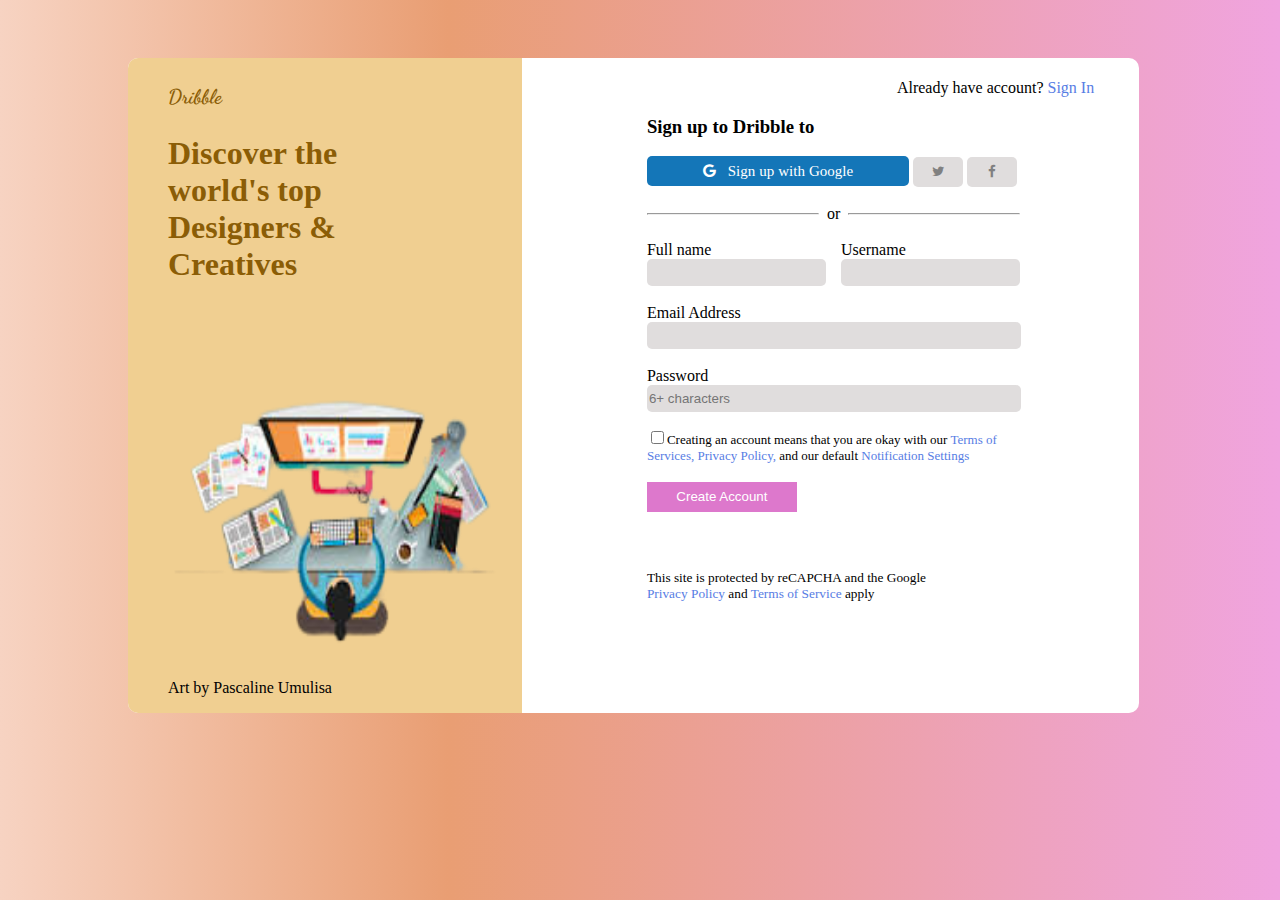
==== index.html @ 1e173992 "first" ====
<!DOCTYPE html>
<html lang="en">
<head>
    <meta charset="UTF-8">
    <meta http-equiv="X-UA-Compatible" content="IE=edge">
    <meta name="viewport" content="width=device-width, initial-scale=1.0">
    <title>Document</title>
    <link rel="stylesheet" href="style.css">
    <link rel="stylesheet" href="https://cdnjs.cloudflare.com/ajax/libs/font-awesome/4.7.0/css/font-awesome.min.css">
    <link rel="preconnect" href="https://fonts.googleapis.com">
<link rel="preconnect" href="https://fonts.gstatic.com" crossorigin>
<link href="https://fonts.googleapis.com/css2?family=Dancing+Script:wght@700&family=Outfit:wght@400;700&display=swap" rel="stylesheet">
</head>
<body>
    
    <form action="reload">
     <section class="description">
         <h4>Dribble</h4>
         <h1>Discover the world's top Designers & Creatives</h1>
         <br> <br><br>
         <img src="image/design.png" >
         <p>Art by Pascaline Umulisa</p>
     </section>

     <section class="form"> 
        <p class="links" id="user-status">
            Already have account? <a href="login.html">Sign In</a> <br>
        </p>
        <div class="account-details">
         <h3>Sign up to Dribble to </h3>
        
     <button class="google-icon"><a href="#" class="fa fa-google"> &nbsp; Sign up with Google</a></button> 
     <button class="icon"><a href="#" class="fa fa-twitter"></a></button>
     <button class="icon"><a href="#" class="fa fa-facebook"></a></button> <br> <br>
         <div class="line">
            <div> <hr> </div>
            <span> &nbsp; or &nbsp; </span>
            <div> <hr> </div>
         </div>
         <div class="name"> 
      <div>  <br>
         <label> Full name  </label> <br>
         <input type="text">
        </div> 
      <div> <br>
         <label> Username</label> <br>
         <input type="text">
         <br>
        </div>
    </div>
        
         <div class="other-details"> <br>
         <label >Email Address</label> <br>
         <input type="email" name="" id="">
        </div>
        <div class="other-details"> <br>
         <label >Password</label> <br>
         <input type="password" name="6+ characters" id="6+ characters" placeholder="6+ characters">
        </div>
        <div id="agreement"> <br>
         <input type="checkbox" name="" id=""><label class="links">Creating an account means that you are okay with our <a href="#">Terms of Services,</a>
           <a href="#">Privacy Policy, </a> and our default <a href="#">Notification Settings</a>
         </label>
        </div>
      <br>
        <button class="create-account"><a href="#"></a>Create Account</button>
    
    <p class="links" id="protection"> This site is protected by reCAPCHA  and the Google <a href="#">Privacy</a> <a href="#">Policy</a> and <a href="#">Terms of Service </a> apply</p>
    </section>

    </form>
</body>
</html>
---- style.css ----
body{
    
    background: linear-gradient(90deg, rgb(247, 211, 194) 0%, rgb(233, 158, 115) 35%, rgb(240, 164, 223) 100%);
    display: grid;

}
form{
    background-color: white;
    max-width: 80%;
    border-radius: 10px;
    margin: 50px 20px 0px 120px;

    
    
}
section{
    float: left;

}
.description{
    background-color: rgb(240, 207, 145);
    max-width: 35%; 
    border-top-left-radius: 10px;
    border-bottom-left-radius: 10px;
    padding-left: 40px;
}
h4{
    font-family: 'Dancing Script', cursive;
    font-size: 20px;
    color: rgb(139, 93, 6);
}

h1{
    max-width: 70%;
    color: rgb(139, 93, 6);
    
}
img{
    width: 350px;
    height: 300px;
}

.form{
  padding: 5px 0px 0px 125px ;
}
#user-status{
    text-align: right;
    margin-left: 250px;
}
.name{
    display: flex;
}
.name div{
    padding-right: 15px;
}
.links a{
    text-decoration: none;
    color: rgb(87, 125, 228);
    
}

.google-icon {
    background-color:rgb(20, 118, 184) ;
    border: thistle;
    width: 262px;
    height: 30px;
    border-radius: 5px;
}
.google-icon a{
    color: white;
    text-decoration: none;
    font-size: 15px;
}
.icon{
    border: thistle;
    background-color: rgb(224, 221, 221);
    width: 50px;
    height: 30px;
    border-radius: 5px;
}
.icon a{
    text-decoration: none;
    color: grey;
}
.line{
    display: flex;
}
hr{
width: 170px;
    
}
.name input{
    border-radius: 5px;
    border: thistle;
    background-color: rgb(224, 221, 221);
    width: 175px;
    height: 25px;
}
.other-details input{
    border-radius: 5px;
    border: thistle;
    background-color: rgb(224, 221, 221);
    width: 370px;
    height: 25px;
}
#agreement{
    max-width: 400px;
    font-size: small;
}
.create-account{
    background-color: rgb(221, 120, 204);
    border: white;
    width: 150px;
    height: 30px;
    color: white;
}
#protection{
    font-size: smaller;
    padding-top: 45px;
    max-width:300px ;
    
}
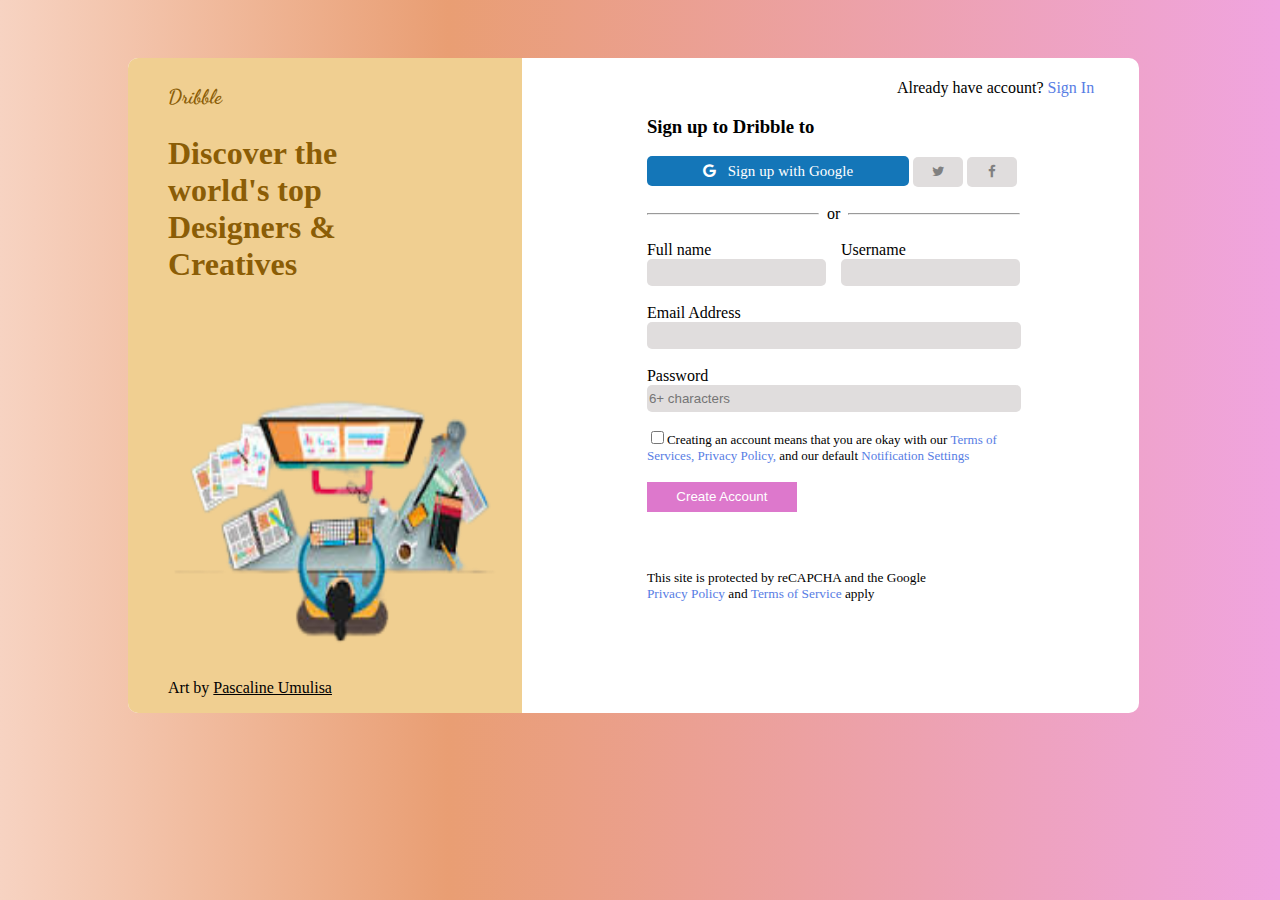
==== commit 0853803e: "underlining" ====
--- a/index.html
+++ b/index.html
@@ -1,5 +1,6 @@
 <!DOCTYPE html>
 <html lang="en">
+
 <head>
     <meta charset="UTF-8">
     <meta http-equiv="X-UA-Compatible" content="IE=edge">
@@ -8,66 +9,76 @@
     <link rel="stylesheet" href="style.css">
     <link rel="stylesheet" href="https://cdnjs.cloudflare.com/ajax/libs/font-awesome/4.7.0/css/font-awesome.min.css">
     <link rel="preconnect" href="https://fonts.googleapis.com">
-<link rel="preconnect" href="https://fonts.gstatic.com" crossorigin>
-<link href="https://fonts.googleapis.com/css2?family=Dancing+Script:wght@700&family=Outfit:wght@400;700&display=swap" rel="stylesheet">
+    <link rel="preconnect" href="https://fonts.gstatic.com" crossorigin>
+    <link
+        href="https://fonts.googleapis.com/css2?family=Dancing+Script:wght@700&family=Outfit:wght@400;700&display=swap"
+        rel="stylesheet">
 </head>
+
 <body>
-    
+
     <form action="reload">
-     <section class="description">
-         <h4>Dribble</h4>
-         <h1>Discover the world's top Designers & Creatives</h1>
-         <br> <br><br>
-         <img src="image/design.png" >
-         <p>Art by Pascaline Umulisa</p>
-     </section>
+        <section class="description">
+            <h4>Dribble</h4>
+            <h1>Discover the world's top Designers & Creatives</h1>
+            <br> <br><br>
+            <img src="image/design.png">
+            <p>Art by <span id="my-name">Pascaline Umulisa</span></p>
+        </section>
 
-     <section class="form"> 
-        <p class="links" id="user-status">
-            Already have account? <a href="login.html">Sign In</a> <br>
-        </p>
-        <div class="account-details">
-         <h3>Sign up to Dribble to </h3>
-        
-     <button class="google-icon"><a href="#" class="fa fa-google"> &nbsp; Sign up with Google</a></button> 
-     <button class="icon"><a href="#" class="fa fa-twitter"></a></button>
-     <button class="icon"><a href="#" class="fa fa-facebook"></a></button> <br> <br>
-         <div class="line">
-            <div> <hr> </div>
-            <span> &nbsp; or &nbsp; </span>
-            <div> <hr> </div>
-         </div>
-         <div class="name"> 
-      <div>  <br>
-         <label> Full name  </label> <br>
-         <input type="text">
-        </div> 
-      <div> <br>
-         <label> Username</label> <br>
-         <input type="text">
-         <br>
-        </div>
-    </div>
-        
-         <div class="other-details"> <br>
-         <label >Email Address</label> <br>
-         <input type="email" name="" id="">
-        </div>
-        <div class="other-details"> <br>
-         <label >Password</label> <br>
-         <input type="password" name="6+ characters" id="6+ characters" placeholder="6+ characters">
-        </div>
-        <div id="agreement"> <br>
-         <input type="checkbox" name="" id=""><label class="links">Creating an account means that you are okay with our <a href="#">Terms of Services,</a>
-           <a href="#">Privacy Policy, </a> and our default <a href="#">Notification Settings</a>
-         </label>
-        </div>
-      <br>
-        <button class="create-account"><a href="#"></a>Create Account</button>
-    
-    <p class="links" id="protection"> This site is protected by reCAPCHA  and the Google <a href="#">Privacy</a> <a href="#">Policy</a> and <a href="#">Terms of Service </a> apply</p>
-    </section>
+        <section class="form">
+            <p class="links" id="user-status">
+                Already have account? <a href="login.html">Sign In</a> <br>
+            </p>
+            <div class="account-details">
+                <h3>Sign up to Dribble to </h3>
+
+                <button class="google-icon"><a href="#" class="fa fa-google"> &nbsp; Sign up with Google</a></button>
+                <button class="icon"><a href="#" class="fa fa-twitter"></a></button>
+                <button class="icon"><a href="#" class="fa fa-facebook"></a></button> <br> <br>
+                <div class="line">
+                    <div>
+                        <hr>
+                    </div>
+                    <span> &nbsp; or &nbsp; </span>
+                    <div>
+                        <hr>
+                    </div>
+                </div>
+                <div class="name">
+                    <div> <br>
+                        <label> Full name </label> <br>
+                        <input type="text">
+                    </div>
+                    <div> <br>
+                        <label> Username</label> <br>
+                        <input type="text">
+                        <br>
+                    </div>
+                </div>
+
+                <div class="other-details"> <br>
+                    <label>Email Address</label> <br>
+                    <input type="email" name="" id="">
+                </div>
+                <div class="other-details"> <br>
+                    <label>Password</label> <br>
+                    <input type="password" name="6+ characters" id="6+ characters" placeholder="6+ characters">
+                </div>
+                <div id="agreement"> <br>
+                    <input type="checkbox" name="" id=""><label class="links">Creating an account means that you are
+                        okay with our <a href="#">Terms of Services,</a>
+                        <a href="#">Privacy Policy, </a> and our default <a href="#">Notification Settings</a>
+                    </label>
+                </div>
+                <br>
+                <button class="create-account"><a href="#"></a>Create Account</button>
+
+                <p class="links" id="protection"> This site is protected by reCAPCHA and the Google <a
+                        href="#">Privacy</a> <a href="#">Policy</a> and <a href="#">Terms of Service </a> apply</p>
+        </section>
 
     </form>
 </body>
+
 </html>--- a/style.css
+++ b/style.css
@@ -31,13 +31,16 @@
 }
 
 h1{
-    max-width: 70%;
+    max-width: 60%;
     color: rgb(139, 93, 6);
     
 }
 img{
     width: 350px;
     height: 300px;
+}
+#my-name{
+    text-decoration: underline;
 }
 
 .form{
